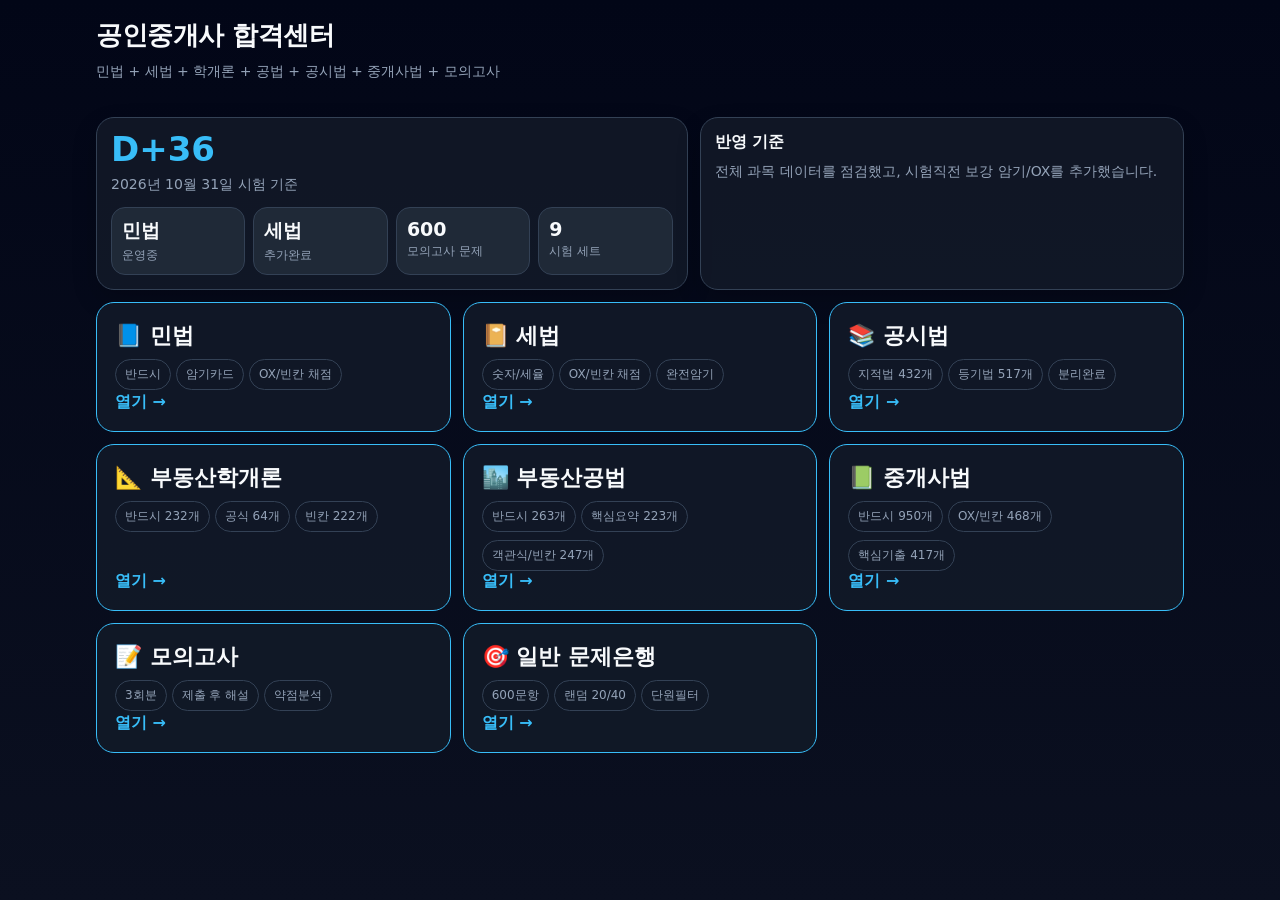
==== index.html @ 460e86e1 "Add study progress dashboard" ====
﻿<!doctype html>
<html lang="ko">
<head>
<meta charset="utf-8"/><meta name="viewport" content="width=device-width, initial-scale=1"/>
<title>공인중개사 합격센터</title><link rel="stylesheet" href="assets/style.css?v=20260709-progress"/>
</head>
<body>
<header>
  <h1>공인중개사 합격센터</h1>
  <div class="sub">민법 + 세법 + 학개론 + 공법 + 공시법 + 중개사법 + 모의고사</div>
</header>
<main>
  <section class="top-grid">
    <div class="panel">
      <div class="dday" id="dday">D-계산중</div>
      <div class="sub">2026년 10월 31일 시험 기준</div>
      <div class="stat-row">
        <div class="stat"><strong>민법</strong><span>운영중</span></div>
        <div class="stat"><strong>세법</strong><span>추가완료</span></div>
        <div class="stat"><strong>600</strong><span>모의고사 문제</span></div>
        <div class="stat"><strong>9</strong><span>시험 세트</span></div>
      </div>
    </div>
    <div class="panel">
      <strong>반영 기준</strong>
      <div class="sub">전체 과목 데이터를 점검했고, 시험직전 보강 암기/OX를 추가했습니다.</div>
    </div>
  </section>

  <section class="subject-grid">
    <a class="subject-card ready" href="subjects/minbeop.html"><div><div class="subject-title">📘 민법</div><span class="pill">반드시</span><span class="pill">암기카드</span><span class="pill">OX/빈칸 채점</span></div><div class="go">열기 →</div></a>
    <a class="subject-card ready" href="subjects/sebeop.html"><div><div class="subject-title">📔 세법</div><span class="pill">숫자/세율</span><span class="pill">OX/빈칸 채점</span><span class="pill">완전암기</span></div><div class="go">열기 →</div></a>
    <a class="subject-card ready" href="subjects/gongsi.html"><div><div class="subject-title">📚 공시법</div><span class="pill">지적법 432개</span><span class="pill">등기법 517개</span><span class="pill">분리완료</span></div><div class="go">열기 →</div></a>
    <a class="subject-card ready" href="subjects/hakgaeron.html"><div><div class="subject-title">📐 부동산학개론</div><span class="pill">반드시 232개</span><span class="pill">공식 64개</span><span class="pill">빈칸 222개</span></div><div class="go">열기 →</div></a>
    <a class="subject-card ready" href="subjects/gongbeop.html"><div><div class="subject-title">🏙️ 부동산공법</div><span class="pill">반드시 263개</span><span class="pill">핵심요약 223개</span><span class="pill">객관식/빈칸 247개</span></div><div class="go">열기 →</div></a>
    <a class="subject-card ready" href="subjects/junggaesa.html"><div><div class="subject-title">📗 중개사법</div><span class="pill">반드시 950개</span><span class="pill">OX/빈칸 468개</span><span class="pill">핵심기출 417개</span></div><div class="go">열기 →</div></a>
    <a class="subject-card ready" href="subjects/mock.html"><div><div class="subject-title">📝 모의고사</div><span class="pill">3회분</span><span class="pill">제출 후 해설</span><span class="pill">약점분석</span></div><div class="go">열기 →</div></a>
    <a class="subject-card ready" href="subjects/practice.html"><div><div class="subject-title">🎯 일반 문제은행</div><span class="pill">600문항</span><span class="pill">랜덤 20/40</span><span class="pill">단원필터</span></div><div class="go">열기 →</div></a>
  </section>
</main>
<nav class="mobile-bottom-nav"><a href="index.html">홈</a><a href="subjects/junggaesa.html">중개사법</a><a href="subjects/practice.html">문제</a></nav>
<script>
const examDate=new Date("2026-10-31T00:00:00+09:00");
const diff=Math.ceil((examDate-new Date())/(1000*60*60*24));
document.getElementById("dday").textContent=diff>=0?`D-${diff}`:`D+${Math.abs(diff)}`;
</script>
</body>
</html>
---- assets/style.css ----
:root{
  --bg:#0b1020;--panel:#111827;--panel2:#1f2937;--text:#f8fafc;--muted:#94a3b8;
  --line:#334155;--accent:#38bdf8;--red:#fb7185;--yellow:#fbbf24;--green:#34d399;
}
*{box-sizing:border-box}
body{margin:0;font-family:system-ui,-apple-system,BlinkMacSystemFont,"Segoe UI",sans-serif;background:linear-gradient(180deg,#020617,var(--bg));color:var(--text);min-height:100vh;-webkit-text-size-adjust:100%;padding-bottom:env(safe-area-inset-bottom)}
a{color:inherit;text-decoration:none}button,a,summary{-webkit-tap-highlight-color:transparent}
header,main{max-width:1120px;margin:0 auto;padding:18px 16px;width:100%}
h1{margin:0;font-size:26px;letter-spacing:-.5px}.sub{margin-top:8px;color:var(--muted);font-size:14px;line-height:1.45}
.panel{background:rgba(17,24,39,.94);border:1px solid var(--line);border-radius:18px;padding:14px;box-shadow:0 10px 24px rgba(0,0,0,.18)}
.top-grid{display:grid;grid-template-columns:1.1fr .9fr;gap:12px;margin-bottom:12px}
.dday{font-size:34px;font-weight:900;color:var(--accent);line-height:1}
.stat-row{display:grid;grid-template-columns:repeat(4,1fr);gap:8px;margin-top:12px}
.stat{background:var(--panel2);border:1px solid var(--line);border-radius:14px;padding:10px}
.stat strong{display:block;font-size:19px}.stat span{color:var(--muted);font-size:12px}
.subject-grid{display:grid;grid-template-columns:repeat(3,1fr);gap:12px}
.subject-card{background:rgba(17,24,39,.96);border:1px solid var(--line);border-radius:18px;padding:18px;min-height:130px;display:flex;flex-direction:column;justify-content:space-between}
.subject-card.ready{border-color:var(--accent)}.subject-title{font-size:22px;font-weight:900}
.pill{display:inline-flex;border:1px solid var(--line);border-radius:999px;padding:6px 9px;color:var(--muted);font-size:12px;margin-right:5px;margin-top:8px}.go{color:var(--accent);font-weight:800}.disabled{opacity:.55}
.home-link{display:inline-block;margin-bottom:10px;color:var(--accent);font-weight:800}
.search{display:flex;gap:8px;margin-bottom:12px}
input[type=search],.quiz-input{width:100%;border:1px solid var(--line);background:#020617;color:var(--text);border-radius:14px;padding:13px 14px;outline:none}
button{border:1px solid var(--line);background:var(--panel2);color:var(--text);border-radius:999px;padding:10px 13px;cursor:pointer;min-height:44px}
button.active{background:var(--accent);color:#00111f;border-color:var(--accent);font-weight:800}
button.small{padding:7px 10px;font-size:13px}.tabs{display:flex;flex-wrap:wrap;gap:8px;margin-bottom:12px}
.layout{display:grid;grid-template-columns:300px 1fr;gap:12px}
.sidebar{position:sticky;top:10px;align-self:start}
.tree{display:grid;gap:8px;margin-top:10px}
.tree-section{border:1px solid var(--line);border-radius:14px;background:#020617;overflow:hidden}
.tree-head{width:100%;border:0;border-radius:0;background:#111827;text-align:left;display:flex;justify-content:space-between;align-items:center}
.tree-child{display:grid;gap:6px;padding:8px}.tree-child button{width:100%;text-align:left;border-radius:12px;background:#020617}
.tree-child button.on,.tree-head.on{border-color:var(--accent);color:var(--accent)}
.folder-strip{display:flex;flex-wrap:wrap;gap:8px;margin-bottom:12px}.folder-chip{border-radius:14px;background:#020617}.folder-chip.on{border-color:var(--accent);color:var(--accent)}
.cards{display:grid;grid-template-columns:repeat(2,minmax(0,1fr));gap:12px}
.card{background:rgba(17,24,39,.97);border:1px solid var(--line);border-radius:18px;padding:14px}
.badge-row{display:flex;gap:6px;flex-wrap:wrap;margin-bottom:10px}
.badge{font-size:12px;background:#1e3a8a;color:#dbeafe;padding:5px 8px;border-radius:999px}
.badge.type{background:#164e63;color:#cffafe}.badge.hot{background:#7f1d1d;color:#fecaca}.badge.unit{background:#14532d;color:#d1fae5}
.title{font-size:18px;font-weight:900;margin-bottom:8px}.question{color:#e2e8f0;margin-bottom:10px;line-height:1.58;white-space:pre-line}
details{background:#020617;border:1px solid var(--line);border-radius:14px;padding:10px 12px;margin-top:8px}
summary{cursor:pointer;color:var(--accent);font-weight:800}.answer,.extra{margin-top:10px;line-height:1.62;white-space:pre-line}.extra{color:#d1fae5}.trap{color:#fecaca}
.card-actions{display:flex;gap:8px;margin-top:12px;flex-wrap:wrap}.fav.on{border-color:var(--yellow);color:var(--yellow)}.wrong.on{border-color:var(--red);color:var(--red)}
.quiz-box{background:#020617;border:1px solid var(--line);border-radius:14px;padding:10px;margin:9px 0}
.quiz-title{font-weight:800;color:var(--accent);font-size:13px;margin-bottom:8px}
.quiz-actions{display:grid;grid-template-columns:1fr 1fr;gap:8px;margin-bottom:8px}.quiz-actions button{border-radius:12px;font-weight:900;font-size:16px}
.quiz-input{min-height:42px;margin-bottom:8px;border-radius:12px}.quiz-check{width:100%;border-radius:12px}
.quiz-result{margin-top:8px;font-weight:900;font-size:14px;min-height:20px}.quiz-result.correct{color:var(--green)}.quiz-result.wrong{color:var(--red)}.quiz-result.warn{color:var(--yellow)}
.memo{width:100%;min-height:70px;border:1px solid var(--line);background:#020617;color:var(--text);border-radius:14px;padding:10px;resize:vertical;margin-top:8px}
.empty{text-align:center;color:var(--muted);padding:30px;border:1px dashed var(--line);border-radius:18px}.footer-note{margin-top:14px;color:var(--muted);font-size:13px;line-height:1.5}
.mobile-bottom-nav{display:none}
@media(max-width:720px){
  header{padding:14px 12px 8px}main{padding:8px 10px 88px}h1{font-size:22px;line-height:1.18}.sub{font-size:13px}
  .panel{border-radius:16px;padding:12px}.top-grid,.layout,.cards,.subject-grid{grid-template-columns:1fr;display:grid}.layout{display:block}.sidebar{position:static;margin-bottom:10px}
  .dday{font-size:30px}.stat-row{grid-template-columns:repeat(2,1fr);gap:7px}.subject-card{min-height:112px;padding:15px}.subject-title{font-size:20px}
  .search{position:sticky;top:0;z-index:10;background:rgba(2,6,23,.96);backdrop-filter:blur(10px);padding:8px 0;margin-bottom:8px;flex-direction:column}
  input[type=search]{min-height:46px;font-size:15px}.tabs,.folder-strip{flex-wrap:nowrap;overflow-x:auto;gap:7px;padding:2px 0 8px;margin-bottom:8px;scrollbar-width:none}.tabs::-webkit-scrollbar,.folder-strip::-webkit-scrollbar{display:none}.tabs button,.folder-chip{flex:0 0 auto;white-space:nowrap}
  .tree{display:flex;overflow-x:auto;gap:8px;scrollbar-width:none}.tree::-webkit-scrollbar{display:none}.tree-section{min-width:230px}.tree-child{max-height:170px;overflow:auto}
  .card{border-radius:17px;padding:13px}.badge{font-size:11px;padding:4px 7px}.title{font-size:17px;line-height:1.3}.question,summary,.answer,.extra{font-size:14px}
  .card-actions button{flex:1 1 120px}
  .mobile-bottom-nav{display:grid;grid-template-columns:repeat(3,1fr);position:fixed;left:0;right:0;bottom:0;padding:8px 10px calc(8px + env(safe-area-inset-bottom));background:rgba(2,6,23,.96);border-top:1px solid var(--line);backdrop-filter:blur(10px);z-index:50;gap:8px}
  .mobile-bottom-nav a,.mobile-bottom-nav button{display:flex;align-items:center;justify-content:center;min-height:42px;border-radius:14px;border:1px solid var(--line);background:var(--panel2);color:var(--text);font-size:13px;font-weight:700}
}


.mastered{border-color:#34d399!important;color:#34d399!important}
.tree-head span:last-child{font-size:12px;color:var(--muted);text-align:right;line-height:1.25}
.tree-child button{line-height:1.35}
.folder-chip{line-height:1.35}


.mastered.on{background:#064e3b!important;border-color:#34d399!important;color:#d1fae5!important}


.select{width:100%;border:1px solid var(--line);background:#020617;color:var(--text);border-radius:14px;padding:12px 13px;min-height:46px}
.filter-grid{display:grid;grid-template-columns:1fr 1fr 120px 1.2fr;gap:8px;margin-top:10px}
.mock-list{grid-template-columns:1fr}
.question-card .title{font-size:16px;line-height:1.55;white-space:pre-line}
.choices{display:grid;gap:8px;margin-top:10px}
.choice{display:grid;grid-template-columns:24px 1fr;gap:8px;align-items:start;background:#020617;border:1px solid var(--line);border-radius:13px;padding:10px;line-height:1.48;color:#e2e8f0}
.choice input{margin-top:4px}
.choice.correct-choice{border-color:var(--green);background:rgba(6,78,59,.35)}
.choice.wrong-choice{border-color:var(--red);background:rgba(127,29,29,.35)}
.badge.pass{background:#064e3b;color:#d1fae5}
.badge.fail{background:#7f1d1d;color:#fecaca}
.analysis-grid{display:grid;grid-template-columns:1fr 1fr;gap:12px;margin-bottom:12px}
.table-wrap{overflow:auto;margin-top:10px}
table{width:100%;border-collapse:collapse;font-size:13px}
th,td{border-bottom:1px solid var(--line);padding:8px;text-align:left;vertical-align:top}
th{color:var(--accent);font-weight:900;background:#020617}
@media(max-width:720px){
  .filter-grid{grid-template-columns:1fr}
  .analysis-grid{grid-template-columns:1fr}
  .mock-list{grid-template-columns:1fr}
  .choice{grid-template-columns:22px 1fr;font-size:14px}
}


.visible-answer{display:block;white-space:pre-line;margin-top:10px;background:#020617;border:1px solid var(--line);border-radius:14px;padding:13px;line-height:1.62}
.visible-note{white-space:pre-line;margin-top:10px;line-height:1.55}
.study-table-section{background:#0f172a;border:1px solid var(--line);border-radius:16px;padding:10px;margin-bottom:12px}
.study-table-section>summary{cursor:pointer;font-weight:900;color:var(--accent);padding:8px 6px}
.study-table{min-width:900px}
.study-table th,.study-table td{vertical-align:top}
.study-cell{white-space:pre-line;line-height:1.55}
.muted{color:var(--muted);font-size:12px}
@media(max-width:720px){
  .study-table-section{padding:8px}
  .study-table{min-width:780px;font-size:12px}
  .visible-answer{font-size:14px}
}


/* 모바일 암기카드 개선 */
.memory-unit{
  background:#0f172a;
  border:1px solid var(--line);
  border-radius:18px;
  margin-bottom:12px;
  overflow:hidden;
}
.memory-unit>summary{
  display:flex;
  justify-content:space-between;
  align-items:center;
  gap:10px;
  cursor:pointer;
  padding:14px 14px;
  font-weight:900;
  color:var(--accent);
  line-height:1.35;
}
.memory-unit>summary b{
  flex:0 0 auto;
  background:#020617;
  border:1px solid var(--line);
  color:#e2e8f0;
  border-radius:999px;
  padding:5px 9px;
  font-size:12px;
}
.memory-list{
  display:grid;
  gap:10px;
  padding:0 10px 12px;
}
.memory-card{
  background:#020617;
  border:1px solid var(--line);
  border-radius:16px;
  padding:12px;
}
.memory-card.done{
  border-color:#34d399;
  background:rgba(6,78,59,.18);
}
.memory-top{
  display:grid;
  grid-template-columns:34px 1fr;
  gap:9px;
  align-items:start;
  margin-bottom:10px;
}
.memory-no{
  display:flex;
  align-items:center;
  justify-content:center;
  width:30px;
  height:30px;
  border-radius:999px;
  background:#111827;
  color:#facc15;
  font-weight:900;
  border:1px solid var(--line);
}
.memory-title{
  font-weight:900;
  line-height:1.35;
  color:#f8fafc;
}
.memory-meta{
  margin-top:3px;
  color:var(--muted);
  font-size:12px;
}
.memory-section{
  margin-top:9px;
  background:#0f172a;
  border:1px solid var(--line);
  border-radius:13px;
  padding:10px;
}
.memory-section.point{
  background:#111827;
}
.memory-label{
  font-size:12px;
  color:var(--accent);
  font-weight:900;
  margin-bottom:5px;
}
.memory-content{
  white-space:pre-line;
  line-height:1.58;
  color:#e2e8f0;
  font-size:14px;
}
.memory-trap{
  margin-top:9px;
  border:1px solid #7f1d1d;
  background:#3f1219;
  border-radius:13px;
  padding:0;
  overflow:hidden;
}
.memory-trap>summary{
  cursor:pointer;
  padding:10px;
  color:#fecaca;
  font-weight:900;
  font-size:13px;
}
.memory-trap .memory-content{
  padding:0 10px 10px;
  color:#fecaca;
}
.memory-actions{
  margin-top:10px;
  display:grid;
}
.memory-actions button{
  width:100%;
  border-radius:13px;
}
@media(max-width:720px){
  .memory-unit>summary{
    padding:13px 12px;
    font-size:14px;
  }
  .memory-list{
    padding:0 8px 10px;
  }
  .memory-card{
    padding:11px;
  }
  .memory-content{
    font-size:13.5px;
    line-height:1.55;
  }
}

.progress-tools{
  display:grid;
  gap:12px;
  margin-bottom:12px;
}
.progress-head{
  display:flex;
  align-items:center;
  justify-content:space-between;
  gap:10px;
  flex-wrap:wrap;
}
.toggle-line{
  display:flex;
  align-items:center;
  gap:7px;
  color:#e2e8f0;
  font-weight:800;
  cursor:pointer;
}
.wrong-box{
  min-height:130px;
}
.wrong-list{
  display:grid;
  gap:8px;
  margin-top:10px;
}
.wrong-item{
  display:grid;
  gap:4px;
  width:100%;
  border-radius:13px;
  text-align:left;
  white-space:normal;
  line-height:1.45;
}
.wrong-item b{
  color:var(--accent);
}
.wrong-item span{
  color:#e2e8f0;
}
.study-state-tools{
  display:flex;
  gap:6px;
  flex-wrap:wrap;
  margin:0 0 10px;
}
.study-state-tools button{
  min-height:34px;
  border-radius:12px;
  padding:7px 9px;
  font-size:12px;
  font-weight:800;
}
.study-state-tools button.on{
  border-color:var(--accent);
  color:var(--accent);
  background:#082f49;
}
.question-card.is-review{
  border-color:var(--yellow);
}
.question-card.is-mastered{
  border-color:var(--green);
  opacity:.72;
}
.hide-mastered .question-card.is-mastered{
  display:none;
}


.memory-section.trap-card{
  background:#3f1219;
  border-color:#7f1d1d;
}
.memory-section.trap-card .memory-label,
.memory-section.trap-card .memory-content{
  color:#fecaca;
}


.choice-btn{
  width:100%;
  text-align:left;
  border:1px solid var(--line);
  background:#020617;
  color:#e2e8f0;
  border-radius:13px;
  padding:10px;
  line-height:1.45;
  cursor:pointer;
}
.choice-btn:hover{border-color:var(--accent)}


.formula-table{
  display:grid;
  gap:12px;
}
.formula-card .memory-label{
  color:#67e8f9;
}


/* 문제은행 긴 지문·선택지·해설 전체 표시 보강 */
.question-card,.question-card *{max-width:100%;}
.question-card .title,.choices,.choice span,.explain,.answer,.extra{
  white-space:pre-line;
  overflow:visible;
  text-overflow:clip;
  overflow-wrap:anywhere;
  word-break:break-word;
}
.mock-list{align-items:start;}
.mobile-bottom-nav button{font-size:13px;}

/* Prevent long questions, choices, answers, unit buttons, and table text from being clipped. */
main,section,article,aside,div,button,label,summary,span,p,td,th,input,textarea,select{
  min-width:0;
}
.card,.question-card,.memory-card,.panel,.quiz-box,.choice,.choice-btn,
.tree-section,.tree-head,.tree-child button,.folder-chip,.tabs button,
.mobile-bottom-nav a,.mobile-bottom-nav button{
  height:auto;
  max-height:none;
  overflow:visible;
  text-overflow:clip;
}
.title,.question,.answer,.extra,.visible-answer,.visible-note,.study-cell,
.memory-title,.memory-meta,.memory-label,.memory-content,
.choice,.choice span,.choice-btn,.quiz-title,.quiz-result,
.tree-head,.tree-head span,.tree-child button,.folder-chip,.tabs button,
.stat,.stat strong,.stat span,.badge,.sub,td,th{
  white-space:normal;
  overflow-wrap:anywhere;
  word-break:break-word;
  line-break:anywhere;
}
.question,.answer,.extra,.visible-answer,.visible-note,.study-cell,
.memory-content,.question-card .title{
  white-space:pre-wrap;
}
.choice{
  grid-template-columns:minmax(22px,auto) minmax(0,1fr);
}
.choice input{
  flex:0 0 auto;
}
.choice span{
  display:block;
}
.tree-section,.memory-unit,.memory-trap{
  overflow:visible;
}
.tree-head{
  gap:8px;
  align-items:flex-start;
}
.tree-head span:first-child{
  flex:1 1 auto;
}
.tree-head span:last-child{
  flex:0 0 auto;
}
.study-table{
  min-width:0;
  table-layout:fixed;
}
@media(max-width:720px){
  .tabs,.folder-strip{
    flex-wrap:wrap;
    overflow-x:visible;
  }
  .tabs button,.folder-chip{
    flex:1 1 auto;
    white-space:normal;
  }
  .tree{
    display:grid;
    overflow-x:visible;
  }
  .tree-section{
    min-width:0;
  }
  .tree-child{
    max-height:none;
    overflow:visible;
  }
  .choice{
    grid-template-columns:minmax(22px,auto) minmax(0,1fr);
  }
  .study-table{
    min-width:0;
  }
}
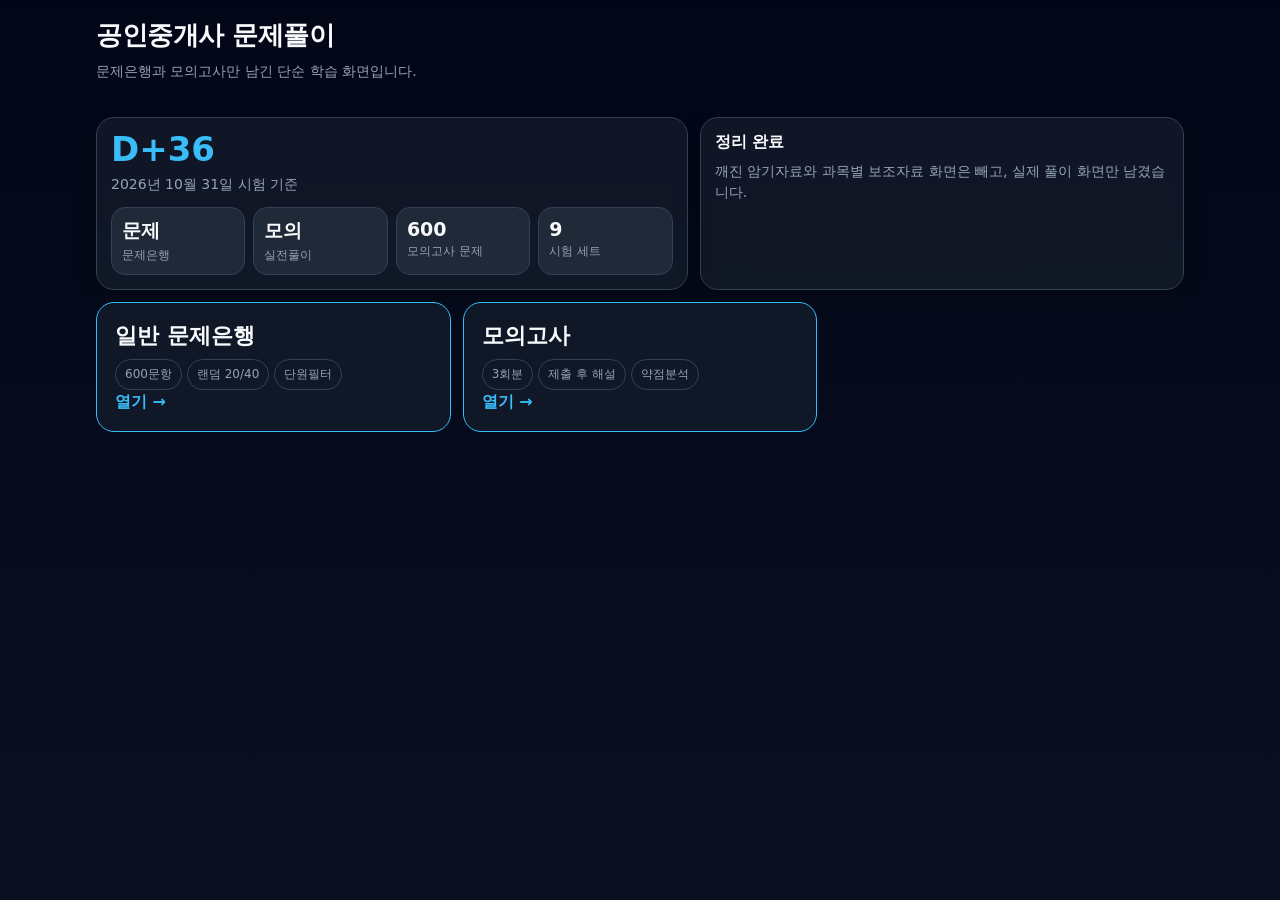
==== commit 4a4a7963: "Keep only question and mock exam pages" ====
--- a/index.html
+++ b/index.html
@@ -2,12 +2,12 @@
 <html lang="ko">
 <head>
 <meta charset="utf-8"/><meta name="viewport" content="width=device-width, initial-scale=1"/>
-<title>공인중개사 합격센터</title><link rel="stylesheet" href="assets/style.css?v=20260709-progress"/>
+<title>공인중개사 문제풀이</title><link rel="stylesheet" href="assets/style.css?v=20260711-problems-only"/>
 </head>
 <body>
 <header>
-  <h1>공인중개사 합격센터</h1>
-  <div class="sub">민법 + 세법 + 학개론 + 공법 + 공시법 + 중개사법 + 모의고사</div>
+  <h1>공인중개사 문제풀이</h1>
+  <div class="sub">문제은행과 모의고사만 남긴 단순 학습 화면입니다.</div>
 </header>
 <main>
   <section class="top-grid">
@@ -15,34 +15,28 @@
       <div class="dday" id="dday">D-계산중</div>
       <div class="sub">2026년 10월 31일 시험 기준</div>
       <div class="stat-row">
-        <div class="stat"><strong>민법</strong><span>운영중</span></div>
-        <div class="stat"><strong>세법</strong><span>추가완료</span></div>
+        <div class="stat"><strong>문제</strong><span>문제은행</span></div>
+        <div class="stat"><strong>모의</strong><span>실전풀이</span></div>
         <div class="stat"><strong>600</strong><span>모의고사 문제</span></div>
         <div class="stat"><strong>9</strong><span>시험 세트</span></div>
       </div>
     </div>
     <div class="panel">
-      <strong>반영 기준</strong>
-      <div class="sub">전체 과목 데이터를 점검했고, 시험직전 보강 암기/OX를 추가했습니다.</div>
+      <strong>정리 완료</strong>
+      <div class="sub">깨진 암기자료와 과목별 보조자료 화면은 빼고, 실제 풀이 화면만 남겼습니다.</div>
     </div>
   </section>
 
   <section class="subject-grid">
-    <a class="subject-card ready" href="subjects/minbeop.html"><div><div class="subject-title">📘 민법</div><span class="pill">반드시</span><span class="pill">암기카드</span><span class="pill">OX/빈칸 채점</span></div><div class="go">열기 →</div></a>
-    <a class="subject-card ready" href="subjects/sebeop.html"><div><div class="subject-title">📔 세법</div><span class="pill">숫자/세율</span><span class="pill">OX/빈칸 채점</span><span class="pill">완전암기</span></div><div class="go">열기 →</div></a>
-    <a class="subject-card ready" href="subjects/gongsi.html"><div><div class="subject-title">📚 공시법</div><span class="pill">지적법 432개</span><span class="pill">등기법 517개</span><span class="pill">분리완료</span></div><div class="go">열기 →</div></a>
-    <a class="subject-card ready" href="subjects/hakgaeron.html"><div><div class="subject-title">📐 부동산학개론</div><span class="pill">반드시 232개</span><span class="pill">공식 64개</span><span class="pill">빈칸 222개</span></div><div class="go">열기 →</div></a>
-    <a class="subject-card ready" href="subjects/gongbeop.html"><div><div class="subject-title">🏙️ 부동산공법</div><span class="pill">반드시 263개</span><span class="pill">핵심요약 223개</span><span class="pill">객관식/빈칸 247개</span></div><div class="go">열기 →</div></a>
-    <a class="subject-card ready" href="subjects/junggaesa.html"><div><div class="subject-title">📗 중개사법</div><span class="pill">반드시 950개</span><span class="pill">OX/빈칸 468개</span><span class="pill">핵심기출 417개</span></div><div class="go">열기 →</div></a>
-    <a class="subject-card ready" href="subjects/mock.html"><div><div class="subject-title">📝 모의고사</div><span class="pill">3회분</span><span class="pill">제출 후 해설</span><span class="pill">약점분석</span></div><div class="go">열기 →</div></a>
-    <a class="subject-card ready" href="subjects/practice.html"><div><div class="subject-title">🎯 일반 문제은행</div><span class="pill">600문항</span><span class="pill">랜덤 20/40</span><span class="pill">단원필터</span></div><div class="go">열기 →</div></a>
+    <a class="subject-card ready" href="subjects/practice.html"><div><div class="subject-title">일반 문제은행</div><span class="pill">600문항</span><span class="pill">랜덤 20/40</span><span class="pill">단원필터</span></div><div class="go">열기 →</div></a>
+    <a class="subject-card ready" href="subjects/mock.html"><div><div class="subject-title">모의고사</div><span class="pill">3회분</span><span class="pill">제출 후 해설</span><span class="pill">약점분석</span></div><div class="go">열기 →</div></a>
   </section>
 </main>
-<nav class="mobile-bottom-nav"><a href="index.html">홈</a><a href="subjects/junggaesa.html">중개사법</a><a href="subjects/practice.html">문제</a></nav>
+<nav class="mobile-bottom-nav"><a href="index.html">홈</a><a href="subjects/practice.html">문제</a><a href="subjects/mock.html">모의고사</a></nav>
 <script>
 const examDate=new Date("2026-10-31T00:00:00+09:00");
 const diff=Math.ceil((examDate-new Date())/(1000*60*60*24));
 document.getElementById("dday").textContent=diff>=0?`D-${diff}`:`D+${Math.abs(diff)}`;
 </script>
 </body>
-</html>+</html>
--- a/assets/style.css
+++ b/assets/style.css
@@ -96,265 +96,6 @@
 }
 
 
-.visible-answer{display:block;white-space:pre-line;margin-top:10px;background:#020617;border:1px solid var(--line);border-radius:14px;padding:13px;line-height:1.62}
-.visible-note{white-space:pre-line;margin-top:10px;line-height:1.55}
-.study-table-section{background:#0f172a;border:1px solid var(--line);border-radius:16px;padding:10px;margin-bottom:12px}
-.study-table-section>summary{cursor:pointer;font-weight:900;color:var(--accent);padding:8px 6px}
-.study-table{min-width:900px}
-.study-table th,.study-table td{vertical-align:top}
-.study-cell{white-space:pre-line;line-height:1.55}
-.muted{color:var(--muted);font-size:12px}
-@media(max-width:720px){
-  .study-table-section{padding:8px}
-  .study-table{min-width:780px;font-size:12px}
-  .visible-answer{font-size:14px}
-}
-
-
-/* 모바일 암기카드 개선 */
-.memory-unit{
-  background:#0f172a;
-  border:1px solid var(--line);
-  border-radius:18px;
-  margin-bottom:12px;
-  overflow:hidden;
-}
-.memory-unit>summary{
-  display:flex;
-  justify-content:space-between;
-  align-items:center;
-  gap:10px;
-  cursor:pointer;
-  padding:14px 14px;
-  font-weight:900;
-  color:var(--accent);
-  line-height:1.35;
-}
-.memory-unit>summary b{
-  flex:0 0 auto;
-  background:#020617;
-  border:1px solid var(--line);
-  color:#e2e8f0;
-  border-radius:999px;
-  padding:5px 9px;
-  font-size:12px;
-}
-.memory-list{
-  display:grid;
-  gap:10px;
-  padding:0 10px 12px;
-}
-.memory-card{
-  background:#020617;
-  border:1px solid var(--line);
-  border-radius:16px;
-  padding:12px;
-}
-.memory-card.done{
-  border-color:#34d399;
-  background:rgba(6,78,59,.18);
-}
-.memory-top{
-  display:grid;
-  grid-template-columns:34px 1fr;
-  gap:9px;
-  align-items:start;
-  margin-bottom:10px;
-}
-.memory-no{
-  display:flex;
-  align-items:center;
-  justify-content:center;
-  width:30px;
-  height:30px;
-  border-radius:999px;
-  background:#111827;
-  color:#facc15;
-  font-weight:900;
-  border:1px solid var(--line);
-}
-.memory-title{
-  font-weight:900;
-  line-height:1.35;
-  color:#f8fafc;
-}
-.memory-meta{
-  margin-top:3px;
-  color:var(--muted);
-  font-size:12px;
-}
-.memory-section{
-  margin-top:9px;
-  background:#0f172a;
-  border:1px solid var(--line);
-  border-radius:13px;
-  padding:10px;
-}
-.memory-section.point{
-  background:#111827;
-}
-.memory-label{
-  font-size:12px;
-  color:var(--accent);
-  font-weight:900;
-  margin-bottom:5px;
-}
-.memory-content{
-  white-space:pre-line;
-  line-height:1.58;
-  color:#e2e8f0;
-  font-size:14px;
-}
-.memory-trap{
-  margin-top:9px;
-  border:1px solid #7f1d1d;
-  background:#3f1219;
-  border-radius:13px;
-  padding:0;
-  overflow:hidden;
-}
-.memory-trap>summary{
-  cursor:pointer;
-  padding:10px;
-  color:#fecaca;
-  font-weight:900;
-  font-size:13px;
-}
-.memory-trap .memory-content{
-  padding:0 10px 10px;
-  color:#fecaca;
-}
-.memory-actions{
-  margin-top:10px;
-  display:grid;
-}
-.memory-actions button{
-  width:100%;
-  border-radius:13px;
-}
-@media(max-width:720px){
-  .memory-unit>summary{
-    padding:13px 12px;
-    font-size:14px;
-  }
-  .memory-list{
-    padding:0 8px 10px;
-  }
-  .memory-card{
-    padding:11px;
-  }
-  .memory-content{
-    font-size:13.5px;
-    line-height:1.55;
-  }
-}
-
-.progress-tools{
-  display:grid;
-  gap:12px;
-  margin-bottom:12px;
-}
-.progress-head{
-  display:flex;
-  align-items:center;
-  justify-content:space-between;
-  gap:10px;
-  flex-wrap:wrap;
-}
-.toggle-line{
-  display:flex;
-  align-items:center;
-  gap:7px;
-  color:#e2e8f0;
-  font-weight:800;
-  cursor:pointer;
-}
-.wrong-box{
-  min-height:130px;
-}
-.wrong-list{
-  display:grid;
-  gap:8px;
-  margin-top:10px;
-}
-.wrong-item{
-  display:grid;
-  gap:4px;
-  width:100%;
-  border-radius:13px;
-  text-align:left;
-  white-space:normal;
-  line-height:1.45;
-}
-.wrong-item b{
-  color:var(--accent);
-}
-.wrong-item span{
-  color:#e2e8f0;
-}
-.study-state-tools{
-  display:flex;
-  gap:6px;
-  flex-wrap:wrap;
-  margin:0 0 10px;
-}
-.study-state-tools button{
-  min-height:34px;
-  border-radius:12px;
-  padding:7px 9px;
-  font-size:12px;
-  font-weight:800;
-}
-.study-state-tools button.on{
-  border-color:var(--accent);
-  color:var(--accent);
-  background:#082f49;
-}
-.question-card.is-review{
-  border-color:var(--yellow);
-}
-.question-card.is-mastered{
-  border-color:var(--green);
-  opacity:.72;
-}
-.hide-mastered .question-card.is-mastered{
-  display:none;
-}
-
-
-.memory-section.trap-card{
-  background:#3f1219;
-  border-color:#7f1d1d;
-}
-.memory-section.trap-card .memory-label,
-.memory-section.trap-card .memory-content{
-  color:#fecaca;
-}
-
-
-.choice-btn{
-  width:100%;
-  text-align:left;
-  border:1px solid var(--line);
-  background:#020617;
-  color:#e2e8f0;
-  border-radius:13px;
-  padding:10px;
-  line-height:1.45;
-  cursor:pointer;
-}
-.choice-btn:hover{border-color:var(--accent)}
-
-
-.formula-table{
-  display:grid;
-  gap:12px;
-}
-.formula-card .memory-label{
-  color:#67e8f9;
-}
-
-
 /* 문제은행 긴 지문·선택지·해설 전체 표시 보강 */
 .question-card,.question-card *{max-width:100%;}
 .question-card .title,.choices,.choice span,.explain,.answer,.extra{
@@ -371,7 +112,7 @@
 main,section,article,aside,div,button,label,summary,span,p,td,th,input,textarea,select{
   min-width:0;
 }
-.card,.question-card,.memory-card,.panel,.quiz-box,.choice,.choice-btn,
+.card,.question-card,.panel,.quiz-box,.choice,
 .tree-section,.tree-head,.tree-child button,.folder-chip,.tabs button,
 .mobile-bottom-nav a,.mobile-bottom-nav button{
   height:auto;
@@ -379,9 +120,8 @@
   overflow:visible;
   text-overflow:clip;
 }
-.title,.question,.answer,.extra,.visible-answer,.visible-note,.study-cell,
-.memory-title,.memory-meta,.memory-label,.memory-content,
-.choice,.choice span,.choice-btn,.quiz-title,.quiz-result,
+.title,.question,.answer,.extra,
+.choice,.choice span,.quiz-title,.quiz-result,
 .tree-head,.tree-head span,.tree-child button,.folder-chip,.tabs button,
 .stat,.stat strong,.stat span,.badge,.sub,td,th{
   white-space:normal;
@@ -389,8 +129,7 @@
   word-break:break-word;
   line-break:anywhere;
 }
-.question,.answer,.extra,.visible-answer,.visible-note,.study-cell,
-.memory-content,.question-card .title{
+.question,.answer,.extra,.question-card .title{
   white-space:pre-wrap;
 }
 .choice{
@@ -402,7 +141,7 @@
 .choice span{
   display:block;
 }
-.tree-section,.memory-unit,.memory-trap{
+.tree-section{
   overflow:visible;
 }
 .tree-head{
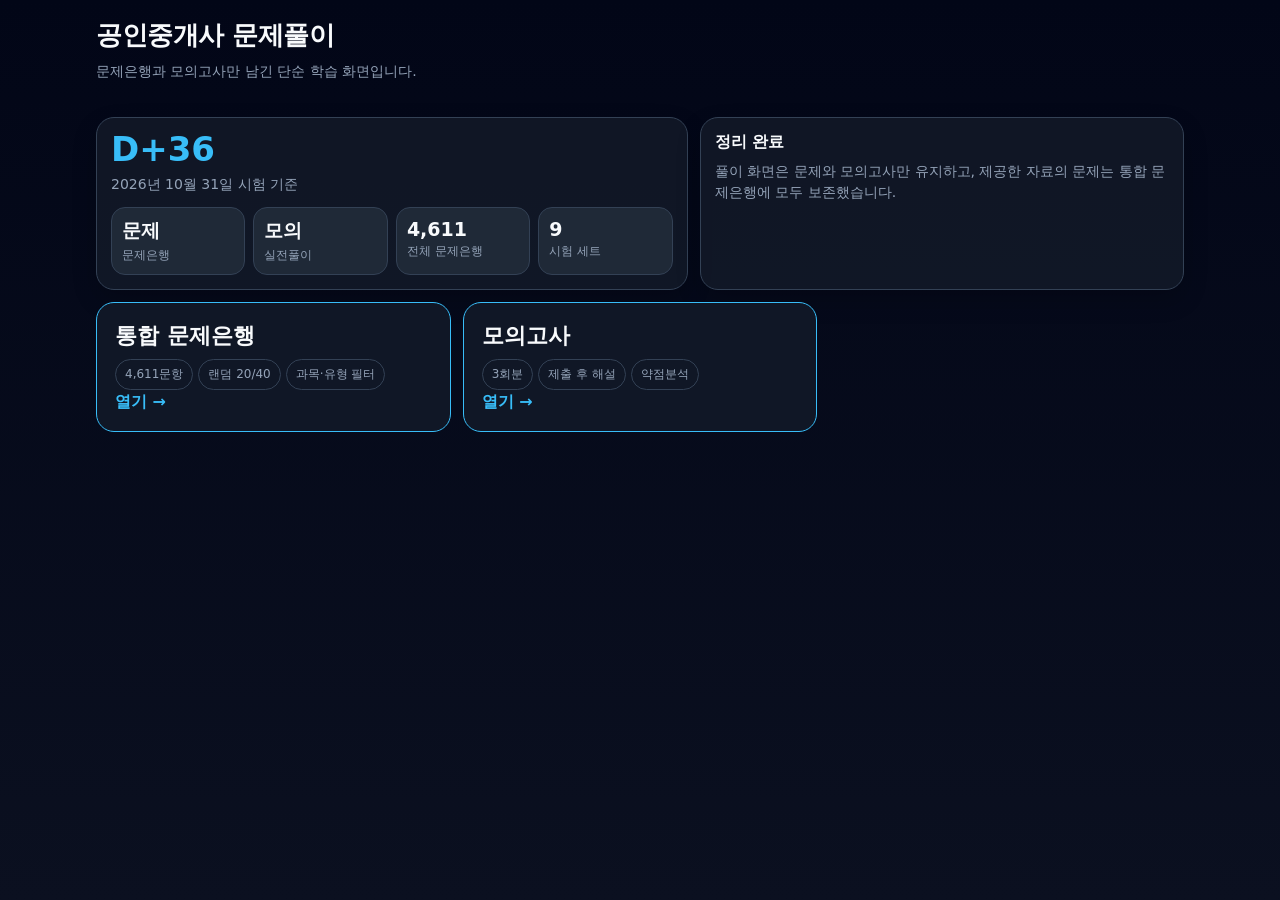
==== commit e02da512: "Restore all supplied questions to practice bank" ====
--- a/index.html
+++ b/index.html
@@ -2,7 +2,7 @@
 <html lang="ko">
 <head>
 <meta charset="utf-8"/><meta name="viewport" content="width=device-width, initial-scale=1"/>
-<title>공인중개사 문제풀이</title><link rel="stylesheet" href="assets/style.css?v=20260711-problems-only"/>
+<title>공인중개사 문제풀이</title><link rel="stylesheet" href="assets/style.css?v=20260711-all-questions"/>
 </head>
 <body>
 <header>
@@ -17,18 +17,18 @@
       <div class="stat-row">
         <div class="stat"><strong>문제</strong><span>문제은행</span></div>
         <div class="stat"><strong>모의</strong><span>실전풀이</span></div>
-        <div class="stat"><strong>600</strong><span>모의고사 문제</span></div>
+        <div class="stat"><strong>4,611</strong><span>전체 문제은행</span></div>
         <div class="stat"><strong>9</strong><span>시험 세트</span></div>
       </div>
     </div>
     <div class="panel">
       <strong>정리 완료</strong>
-      <div class="sub">깨진 암기자료와 과목별 보조자료 화면은 빼고, 실제 풀이 화면만 남겼습니다.</div>
+      <div class="sub">풀이 화면은 문제와 모의고사만 유지하고, 제공한 자료의 문제는 통합 문제은행에 모두 보존했습니다.</div>
     </div>
   </section>
 
   <section class="subject-grid">
-    <a class="subject-card ready" href="subjects/practice.html"><div><div class="subject-title">일반 문제은행</div><span class="pill">600문항</span><span class="pill">랜덤 20/40</span><span class="pill">단원필터</span></div><div class="go">열기 →</div></a>
+    <a class="subject-card ready" href="subjects/practice.html"><div><div class="subject-title">통합 문제은행</div><span class="pill">4,611문항</span><span class="pill">랜덤 20/40</span><span class="pill">과목·유형 필터</span></div><div class="go">열기 →</div></a>
     <a class="subject-card ready" href="subjects/mock.html"><div><div class="subject-title">모의고사</div><span class="pill">3회분</span><span class="pill">제출 후 해설</span><span class="pill">약점분석</span></div><div class="go">열기 →</div></a>
   </section>
 </main>
--- a/assets/style.css
+++ b/assets/style.css
@@ -73,7 +73,7 @@
 
 
 .select{width:100%;border:1px solid var(--line);background:#020617;color:var(--text);border-radius:14px;padding:12px 13px;min-height:46px}
-.filter-grid{display:grid;grid-template-columns:1fr 1fr 120px 1.2fr;gap:8px;margin-top:10px}
+.filter-grid{display:grid;grid-template-columns:1fr 1fr 150px 120px 1.2fr;gap:8px;margin-top:10px}
 .mock-list{grid-template-columns:1fr}
 .question-card .title{font-size:16px;line-height:1.55;white-space:pre-line}
 .choices{display:grid;gap:8px;margin-top:10px}
@@ -84,6 +84,12 @@
 .badge.pass{background:#064e3b;color:#d1fae5}
 .badge.fail{background:#7f1d1d;color:#fecaca}
 .analysis-grid{display:grid;grid-template-columns:1fr 1fr;gap:12px;margin-bottom:12px}
+.page-controls{display:flex;justify-content:center;align-items:center;gap:12px;margin:18px 0 8px}
+.page-controls strong{min-width:90px;text-align:center}
+.page-controls button:disabled{opacity:.4;cursor:default}
+.text-answer{margin-top:10px}
+.text-answer label{display:block;color:var(--accent);font-size:13px;font-weight:800;margin-bottom:6px}
+.reveal-note{color:var(--muted);font-size:13px;line-height:1.5;margin-top:8px}
 .table-wrap{overflow:auto;margin-top:10px}
 table{width:100%;border-collapse:collapse;font-size:13px}
 th,td{border-bottom:1px solid var(--line);padding:8px;text-align:left;vertical-align:top}
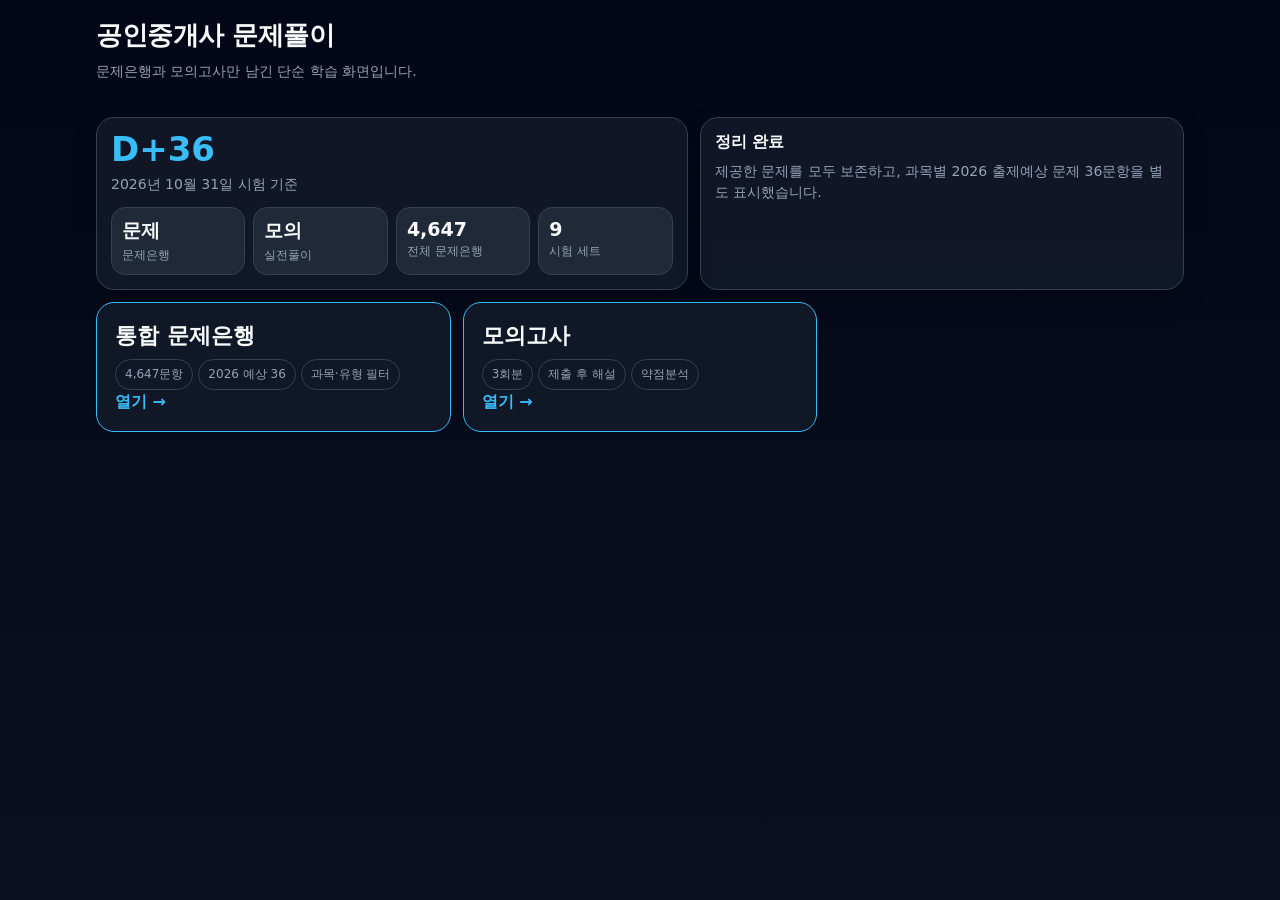
==== commit 341bd120: "Add labeled 2026 predicted exam questions" ====
--- a/index.html
+++ b/index.html
@@ -2,7 +2,7 @@
 <html lang="ko">
 <head>
 <meta charset="utf-8"/><meta name="viewport" content="width=device-width, initial-scale=1"/>
-<title>공인중개사 문제풀이</title><link rel="stylesheet" href="assets/style.css?v=20260711-all-questions"/>
+<title>공인중개사 문제풀이</title><link rel="stylesheet" href="assets/style.css?v=20260712-predicted"/>
 </head>
 <body>
 <header>
@@ -17,18 +17,18 @@
       <div class="stat-row">
         <div class="stat"><strong>문제</strong><span>문제은행</span></div>
         <div class="stat"><strong>모의</strong><span>실전풀이</span></div>
-        <div class="stat"><strong>4,611</strong><span>전체 문제은행</span></div>
+        <div class="stat"><strong>4,647</strong><span>전체 문제은행</span></div>
         <div class="stat"><strong>9</strong><span>시험 세트</span></div>
       </div>
     </div>
     <div class="panel">
       <strong>정리 완료</strong>
-      <div class="sub">풀이 화면은 문제와 모의고사만 유지하고, 제공한 자료의 문제는 통합 문제은행에 모두 보존했습니다.</div>
+      <div class="sub">제공한 문제를 모두 보존하고, 과목별 2026 출제예상 문제 36문항을 별도 표시했습니다.</div>
     </div>
   </section>
 
   <section class="subject-grid">
-    <a class="subject-card ready" href="subjects/practice.html"><div><div class="subject-title">통합 문제은행</div><span class="pill">4,611문항</span><span class="pill">랜덤 20/40</span><span class="pill">과목·유형 필터</span></div><div class="go">열기 →</div></a>
+    <a class="subject-card ready" href="subjects/practice.html"><div><div class="subject-title">통합 문제은행</div><span class="pill">4,647문항</span><span class="pill">2026 예상 36</span><span class="pill">과목·유형 필터</span></div><div class="go">열기 →</div></a>
     <a class="subject-card ready" href="subjects/mock.html"><div><div class="subject-title">모의고사</div><span class="pill">3회분</span><span class="pill">제출 후 해설</span><span class="pill">약점분석</span></div><div class="go">열기 →</div></a>
   </section>
 </main>
--- a/assets/style.css
+++ b/assets/style.css
@@ -83,6 +83,9 @@
 .choice.wrong-choice{border-color:var(--red);background:rgba(127,29,29,.35)}
 .badge.pass{background:#064e3b;color:#d1fae5}
 .badge.fail{background:#7f1d1d;color:#fecaca}
+.badge.predicted{background:#854d0e;color:#fef3c7;border:1px solid #fbbf24;font-weight:900}
+.predicted-action{background:#854d0e;border-color:#fbbf24;color:#fef3c7;font-weight:900}
+.prediction-reason{margin:8px 0 10px;padding:9px 10px;border-left:3px solid var(--yellow);background:rgba(133,77,14,.22);color:#fef3c7;font-size:13px;line-height:1.55;white-space:pre-wrap}
 .analysis-grid{display:grid;grid-template-columns:1fr 1fr;gap:12px;margin-bottom:12px}
 .page-controls{display:flex;justify-content:center;align-items:center;gap:12px;margin:18px 0 8px}
 .page-controls strong{min-width:90px;text-align:center}
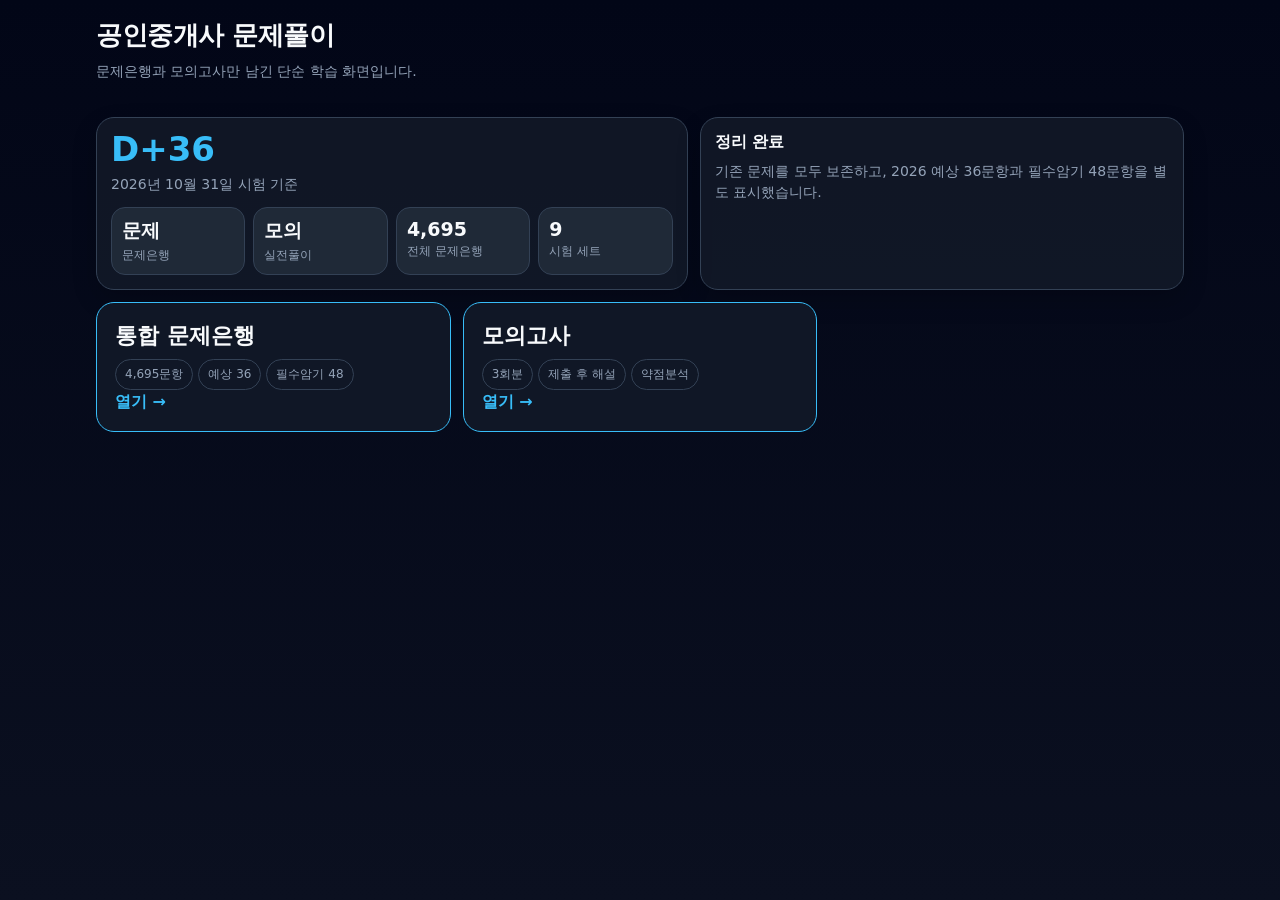
==== commit 87ae8a59: "Add labeled essential memorization questions" ====
--- a/index.html
+++ b/index.html
@@ -2,7 +2,7 @@
 <html lang="ko">
 <head>
 <meta charset="utf-8"/><meta name="viewport" content="width=device-width, initial-scale=1"/>
-<title>공인중개사 문제풀이</title><link rel="stylesheet" href="assets/style.css?v=20260712-predicted"/>
+<title>공인중개사 문제풀이</title><link rel="stylesheet" href="assets/style.css?v=20260712-memory"/>
 </head>
 <body>
 <header>
@@ -17,18 +17,18 @@
       <div class="stat-row">
         <div class="stat"><strong>문제</strong><span>문제은행</span></div>
         <div class="stat"><strong>모의</strong><span>실전풀이</span></div>
-        <div class="stat"><strong>4,647</strong><span>전체 문제은행</span></div>
+        <div class="stat"><strong>4,695</strong><span>전체 문제은행</span></div>
         <div class="stat"><strong>9</strong><span>시험 세트</span></div>
       </div>
     </div>
     <div class="panel">
       <strong>정리 완료</strong>
-      <div class="sub">제공한 문제를 모두 보존하고, 과목별 2026 출제예상 문제 36문항을 별도 표시했습니다.</div>
+      <div class="sub">기존 문제를 모두 보존하고, 2026 예상 36문항과 필수암기 48문항을 별도 표시했습니다.</div>
     </div>
   </section>
 
   <section class="subject-grid">
-    <a class="subject-card ready" href="subjects/practice.html"><div><div class="subject-title">통합 문제은행</div><span class="pill">4,647문항</span><span class="pill">2026 예상 36</span><span class="pill">과목·유형 필터</span></div><div class="go">열기 →</div></a>
+    <a class="subject-card ready" href="subjects/practice.html"><div><div class="subject-title">통합 문제은행</div><span class="pill">4,695문항</span><span class="pill">예상 36</span><span class="pill">필수암기 48</span></div><div class="go">열기 →</div></a>
     <a class="subject-card ready" href="subjects/mock.html"><div><div class="subject-title">모의고사</div><span class="pill">3회분</span><span class="pill">제출 후 해설</span><span class="pill">약점분석</span></div><div class="go">열기 →</div></a>
   </section>
 </main>
--- a/assets/style.css
+++ b/assets/style.css
@@ -86,6 +86,9 @@
 .badge.predicted{background:#854d0e;color:#fef3c7;border:1px solid #fbbf24;font-weight:900}
 .predicted-action{background:#854d0e;border-color:#fbbf24;color:#fef3c7;font-weight:900}
 .prediction-reason{margin:8px 0 10px;padding:9px 10px;border-left:3px solid var(--yellow);background:rgba(133,77,14,.22);color:#fef3c7;font-size:13px;line-height:1.55;white-space:pre-wrap}
+.badge.memory{background:#881337;color:#ffe4e6;border:1px solid #fb7185;font-weight:900}
+.memory-action{background:#881337;border-color:#fb7185;color:#ffe4e6;font-weight:900}
+.memory-tip{margin:8px 0 10px;padding:9px 10px;border-left:3px solid var(--red);background:rgba(136,19,55,.22);color:#ffe4e6;font-size:13px;line-height:1.55;white-space:pre-wrap}
 .analysis-grid{display:grid;grid-template-columns:1fr 1fr;gap:12px;margin-bottom:12px}
 .page-controls{display:flex;justify-content:center;align-items:center;gap:12px;margin:18px 0 8px}
 .page-controls strong{min-width:90px;text-align:center}
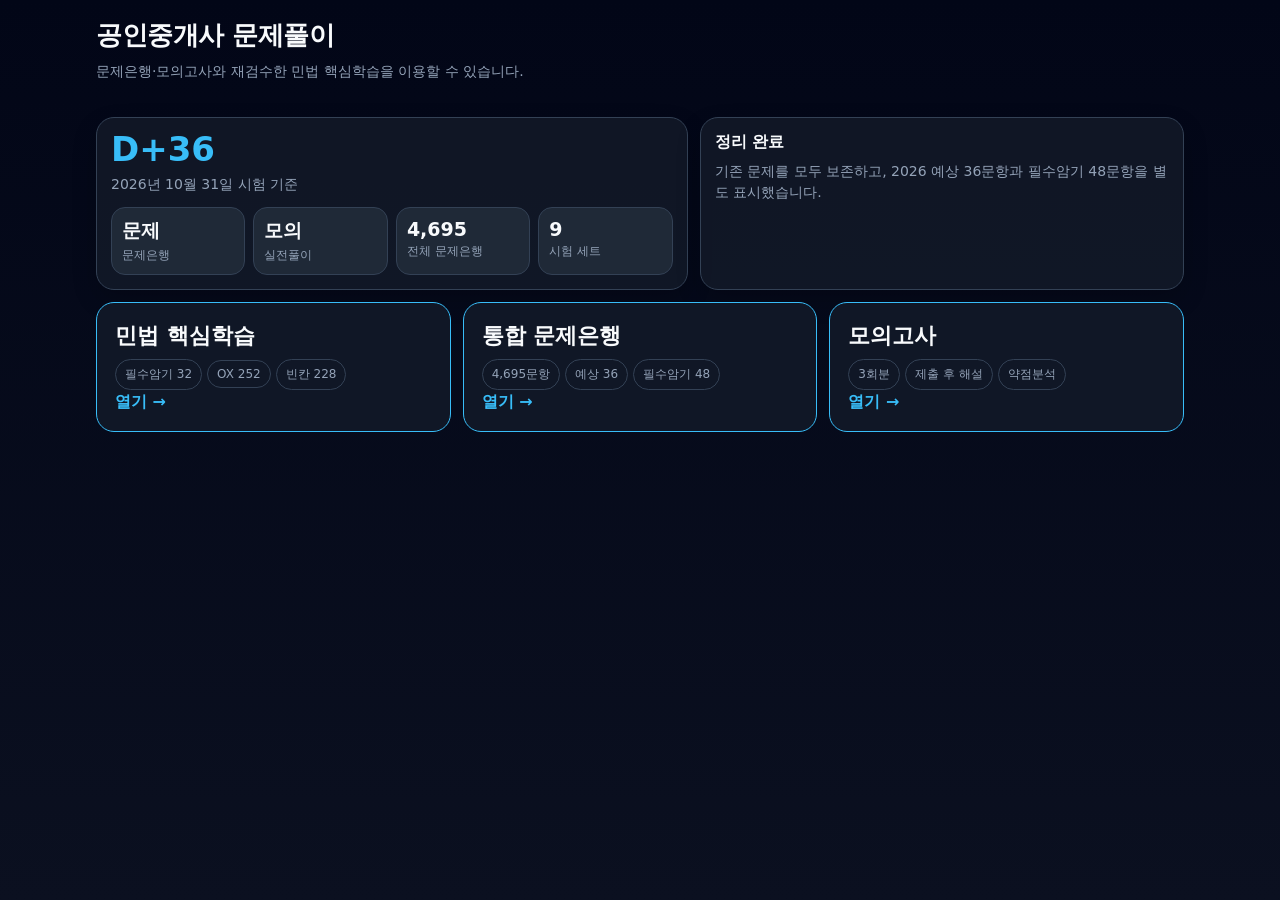
==== commit cd2999de: "Restore and audit civil law study section" ====
--- a/index.html
+++ b/index.html
@@ -2,12 +2,12 @@
 <html lang="ko">
 <head>
 <meta charset="utf-8"/><meta name="viewport" content="width=device-width, initial-scale=1"/>
-<title>공인중개사 문제풀이</title><link rel="stylesheet" href="assets/style.css?v=20260712-memory"/>
+<title>공인중개사 문제풀이</title><link rel="stylesheet" href="assets/style.css?v=20260715-minbeop"/>
 </head>
 <body>
 <header>
   <h1>공인중개사 문제풀이</h1>
-  <div class="sub">문제은행과 모의고사만 남긴 단순 학습 화면입니다.</div>
+  <div class="sub">문제은행·모의고사와 재검수한 민법 핵심학습을 이용할 수 있습니다.</div>
 </header>
 <main>
   <section class="top-grid">
@@ -28,11 +28,12 @@
   </section>
 
   <section class="subject-grid">
+    <a class="subject-card ready" href="subjects/minbeop.html"><div><div class="subject-title">민법 핵심학습</div><span class="pill">필수암기 32</span><span class="pill">OX 252</span><span class="pill">빈칸 228</span></div><div class="go">열기 →</div></a>
     <a class="subject-card ready" href="subjects/practice.html"><div><div class="subject-title">통합 문제은행</div><span class="pill">4,695문항</span><span class="pill">예상 36</span><span class="pill">필수암기 48</span></div><div class="go">열기 →</div></a>
     <a class="subject-card ready" href="subjects/mock.html"><div><div class="subject-title">모의고사</div><span class="pill">3회분</span><span class="pill">제출 후 해설</span><span class="pill">약점분석</span></div><div class="go">열기 →</div></a>
   </section>
 </main>
-<nav class="mobile-bottom-nav"><a href="index.html">홈</a><a href="subjects/practice.html">문제</a><a href="subjects/mock.html">모의고사</a></nav>
+<nav class="mobile-bottom-nav"><a href="index.html">홈</a><a href="subjects/minbeop.html">민법</a><a href="subjects/practice.html">문제</a></nav>
 <script>
 const examDate=new Date("2026-10-31T00:00:00+09:00");
 const diff=Math.ceil((examDate-new Date())/(1000*60*60*24));
--- a/assets/style.css
+++ b/assets/style.css
@@ -108,6 +108,295 @@
 }
 
 
+.visible-answer{display:block;white-space:pre-line;margin-top:10px;background:#020617;border:1px solid var(--line);border-radius:14px;padding:13px;line-height:1.62}
+.visible-note{white-space:pre-line;margin-top:10px;line-height:1.55}
+.study-table-section{background:#0f172a;border:1px solid var(--line);border-radius:16px;padding:10px;margin-bottom:12px}
+.study-table-section>summary{cursor:pointer;font-weight:900;color:var(--accent);padding:8px 6px}
+.study-table{min-width:900px}
+.study-table th,.study-table td{vertical-align:top}
+.study-cell{white-space:pre-line;line-height:1.55}
+.muted{color:var(--muted);font-size:12px}
+@media(max-width:720px){
+  .study-table-section{padding:8px}
+  .study-table{min-width:780px;font-size:12px}
+  .visible-answer{font-size:14px}
+}
+
+
+/* 모바일 암기카드 개선 */
+.memory-unit{
+  background:#0f172a;
+  border:1px solid var(--line);
+  border-radius:18px;
+  margin-bottom:12px;
+  overflow:hidden;
+}
+.memory-unit>summary{
+  display:flex;
+  justify-content:space-between;
+  align-items:center;
+  gap:10px;
+  cursor:pointer;
+  padding:14px 14px;
+  font-weight:900;
+  color:var(--accent);
+  line-height:1.35;
+}
+.memory-unit>summary b{
+  flex:0 0 auto;
+  background:#020617;
+  border:1px solid var(--line);
+  color:#e2e8f0;
+  border-radius:999px;
+  padding:5px 9px;
+  font-size:12px;
+}
+.memory-list{
+  display:grid;
+  gap:10px;
+  padding:0 10px 12px;
+}
+.memory-card{
+  background:#020617;
+  border:1px solid var(--line);
+  border-radius:16px;
+  padding:12px;
+}
+.memory-card.done{
+  border-color:#34d399;
+  background:rgba(6,78,59,.18);
+}
+.memory-top{
+  display:grid;
+  grid-template-columns:34px 1fr;
+  gap:9px;
+  align-items:start;
+  margin-bottom:10px;
+}
+.memory-no{
+  display:flex;
+  align-items:center;
+  justify-content:center;
+  width:30px;
+  height:30px;
+  border-radius:999px;
+  background:#111827;
+  color:#facc15;
+  font-weight:900;
+  border:1px solid var(--line);
+}
+.memory-title{
+  font-weight:900;
+  line-height:1.35;
+  color:#f8fafc;
+}
+.memory-meta{
+  margin-top:3px;
+  color:var(--muted);
+  font-size:12px;
+}
+.memory-section{
+  margin-top:9px;
+  background:#0f172a;
+  border:1px solid var(--line);
+  border-radius:13px;
+  padding:10px;
+}
+.memory-section.point{
+  background:#111827;
+}
+.memory-label{
+  font-size:12px;
+  color:var(--accent);
+  font-weight:900;
+  margin-bottom:5px;
+}
+.memory-content{
+  white-space:pre-line;
+  line-height:1.58;
+  color:#e2e8f0;
+  font-size:14px;
+}
+.memory-trap{
+  margin-top:9px;
+  border:1px solid #7f1d1d;
+  background:#3f1219;
+  border-radius:13px;
+  padding:0;
+  overflow:hidden;
+}
+.memory-trap>summary{
+  cursor:pointer;
+  padding:10px;
+  color:#fecaca;
+  font-weight:900;
+  font-size:13px;
+}
+.memory-trap .memory-content{
+  padding:0 10px 10px;
+  color:#fecaca;
+}
+.memory-actions{
+  margin-top:10px;
+  display:grid;
+}
+.memory-actions button{
+  width:100%;
+  border-radius:13px;
+}
+.mnemonic-hint{
+  background:#07111f;
+  border-color:#2563eb;
+  margin:8px 0 10px;
+}
+.mnemonic-hint summary{
+  color:#93c5fd;
+}
+.mnemonic-row{
+  display:grid;
+  gap:4px;
+  padding:10px 0;
+  border-top:1px solid var(--line);
+  line-height:1.5;
+}
+.mnemonic-row:first-of-type{
+  border-top:0;
+}
+.mnemonic-row b{
+  color:var(--accent);
+  font-size:16px;
+}
+.mnemonic-row span{
+  color:#e2e8f0;
+  font-weight:800;
+}
+.mnemonic-row small{
+  color:#cbd5e1;
+  font-size:13px;
+}
+@media(max-width:720px){
+  .memory-unit>summary{
+    padding:13px 12px;
+    font-size:14px;
+  }
+  .memory-list{
+    padding:0 8px 10px;
+  }
+  .memory-card{
+    padding:11px;
+  }
+  .memory-content{
+    font-size:13.5px;
+    line-height:1.55;
+  }
+}
+
+.progress-tools{
+  display:grid;
+  gap:12px;
+  margin-bottom:12px;
+}
+.progress-head{
+  display:flex;
+  align-items:center;
+  justify-content:space-between;
+  gap:10px;
+  flex-wrap:wrap;
+}
+.toggle-line{
+  display:flex;
+  align-items:center;
+  gap:7px;
+  color:#e2e8f0;
+  font-weight:800;
+  cursor:pointer;
+}
+.wrong-box{
+  min-height:130px;
+}
+.wrong-list{
+  display:grid;
+  gap:8px;
+  margin-top:10px;
+}
+.wrong-item{
+  display:grid;
+  gap:4px;
+  width:100%;
+  border-radius:13px;
+  text-align:left;
+  white-space:normal;
+  line-height:1.45;
+}
+.wrong-item b{
+  color:var(--accent);
+}
+.wrong-item span{
+  color:#e2e8f0;
+}
+.study-state-tools{
+  display:flex;
+  gap:6px;
+  flex-wrap:wrap;
+  margin:0 0 10px;
+}
+.study-state-tools button{
+  min-height:34px;
+  border-radius:12px;
+  padding:7px 9px;
+  font-size:12px;
+  font-weight:800;
+}
+.study-state-tools button.on{
+  border-color:var(--accent);
+  color:var(--accent);
+  background:#082f49;
+}
+.question-card.is-review{
+  border-color:var(--yellow);
+}
+.question-card.is-mastered{
+  border-color:var(--green);
+  opacity:.72;
+}
+.hide-mastered .question-card.is-mastered{
+  display:none;
+}
+
+
+.memory-section.trap-card{
+  background:#3f1219;
+  border-color:#7f1d1d;
+}
+.memory-section.trap-card .memory-label,
+.memory-section.trap-card .memory-content{
+  color:#fecaca;
+}
+
+
+.choice-btn{
+  width:100%;
+  text-align:left;
+  border:1px solid var(--line);
+  background:#020617;
+  color:#e2e8f0;
+  border-radius:13px;
+  padding:10px;
+  line-height:1.45;
+  cursor:pointer;
+}
+.choice-btn:hover{border-color:var(--accent)}
+
+
+.formula-table{
+  display:grid;
+  gap:12px;
+}
+.formula-card .memory-label{
+  color:#67e8f9;
+}
+
+
 /* 문제은행 긴 지문·선택지·해설 전체 표시 보강 */
 .question-card,.question-card *{max-width:100%;}
 .question-card .title,.choices,.choice span,.explain,.answer,.extra{
@@ -124,7 +413,7 @@
 main,section,article,aside,div,button,label,summary,span,p,td,th,input,textarea,select{
   min-width:0;
 }
-.card,.question-card,.panel,.quiz-box,.choice,
+.card,.question-card,.memory-card,.panel,.quiz-box,.choice,.choice-btn,
 .tree-section,.tree-head,.tree-child button,.folder-chip,.tabs button,
 .mobile-bottom-nav a,.mobile-bottom-nav button{
   height:auto;
@@ -132,8 +421,9 @@
   overflow:visible;
   text-overflow:clip;
 }
-.title,.question,.answer,.extra,
-.choice,.choice span,.quiz-title,.quiz-result,
+.title,.question,.answer,.extra,.visible-answer,.visible-note,.study-cell,
+.memory-title,.memory-meta,.memory-label,.memory-content,
+.choice,.choice span,.choice-btn,.quiz-title,.quiz-result,
 .tree-head,.tree-head span,.tree-child button,.folder-chip,.tabs button,
 .stat,.stat strong,.stat span,.badge,.sub,td,th{
   white-space:normal;
@@ -141,7 +431,8 @@
   word-break:break-word;
   line-break:anywhere;
 }
-.question,.answer,.extra,.question-card .title{
+.question,.answer,.extra,.visible-answer,.visible-note,.study-cell,
+.memory-content,.question-card .title{
   white-space:pre-wrap;
 }
 .choice{
@@ -153,7 +444,7 @@
 .choice span{
   display:block;
 }
-.tree-section{
+.tree-section,.memory-unit,.memory-trap{
   overflow:visible;
 }
 .tree-head{
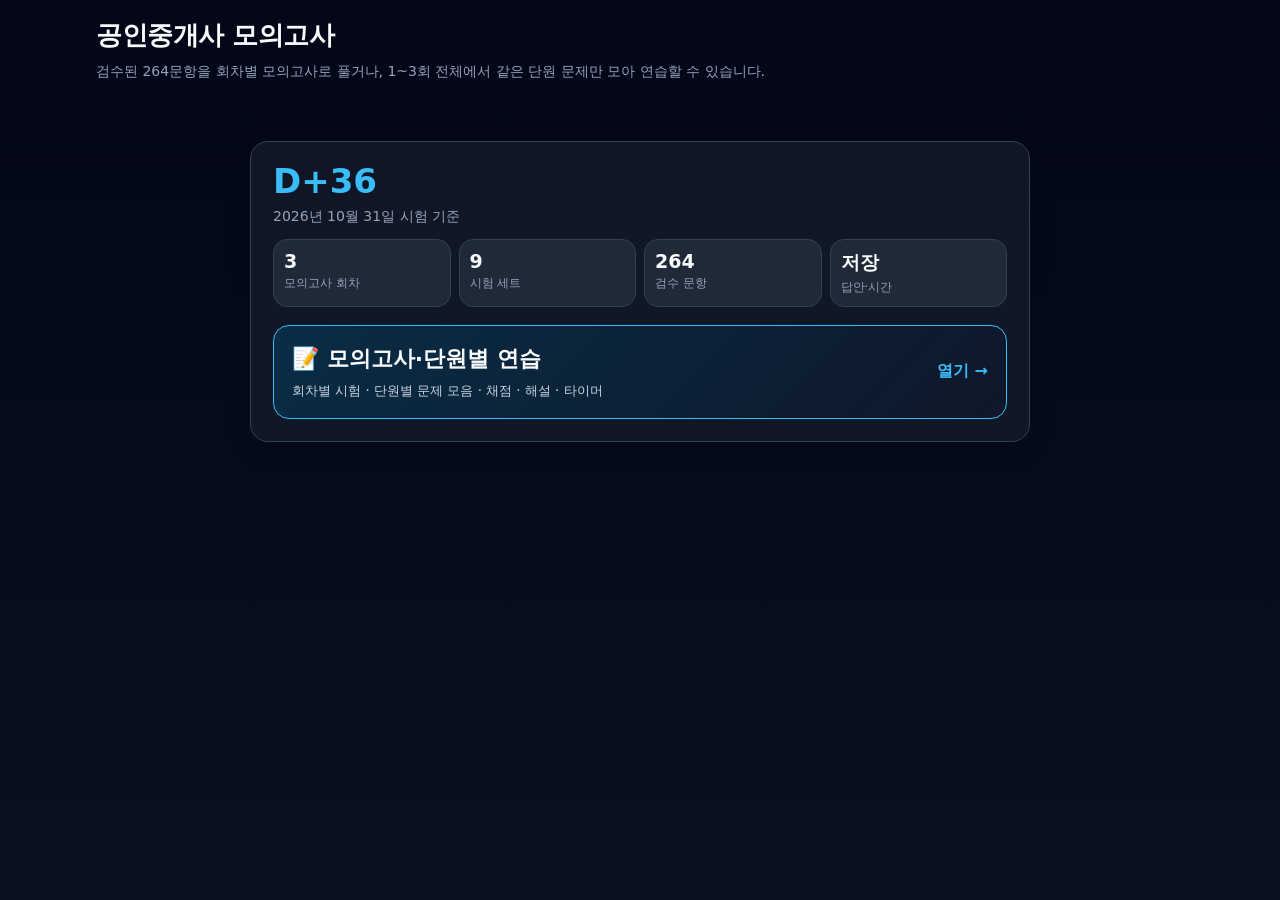
==== commit d8f57ad1: "모의고사 단원별 연습 및 문항 정리" ====
--- a/index.html
+++ b/index.html
@@ -1,39 +1,41 @@
-﻿<!doctype html>
+<!doctype html>
 <html lang="ko">
 <head>
-<meta charset="utf-8"/><meta name="viewport" content="width=device-width, initial-scale=1"/>
-<title>공인중개사 문제풀이</title><link rel="stylesheet" href="assets/style.css?v=20260715-minbeop"/>
+<meta charset="utf-8"/>
+<meta name="viewport" content="width=device-width, initial-scale=1"/>
+<title>공인중개사 모의고사</title>
+<link rel="stylesheet" href="assets/style.css?v=20260723-unit-practice"/>
 </head>
 <body>
 <header>
-  <h1>공인중개사 문제풀이</h1>
-  <div class="sub">문제은행·모의고사와 재검수한 민법 핵심학습을 이용할 수 있습니다.</div>
+  <h1>공인중개사 모의고사</h1>
+  <div class="sub">검수된 264문항을 회차별 모의고사로 풀거나, 1~3회 전체에서 같은 단원 문제만 모아 연습할 수 있습니다.</div>
 </header>
 <main>
-  <section class="top-grid">
-    <div class="panel">
+  <section class="mock-home">
+    <div class="panel mock-home-hero">
       <div class="dday" id="dday">D-계산중</div>
       <div class="sub">2026년 10월 31일 시험 기준</div>
       <div class="stat-row">
-        <div class="stat"><strong>문제</strong><span>문제은행</span></div>
-        <div class="stat"><strong>모의</strong><span>실전풀이</span></div>
-        <div class="stat"><strong>4,695</strong><span>전체 문제은행</span></div>
+        <div class="stat"><strong>3</strong><span>모의고사 회차</span></div>
         <div class="stat"><strong>9</strong><span>시험 세트</span></div>
+        <div class="stat"><strong>264</strong><span>검수 문항</span></div>
+        <div class="stat"><strong>저장</strong><span>답안·시간</span></div>
       </div>
-    </div>
-    <div class="panel">
-      <strong>정리 완료</strong>
-      <div class="sub">기존 문제를 모두 보존하고, 2026 예상 36문항과 필수암기 48문항을 별도 표시했습니다.</div>
+      <a class="mock-start" href="subjects/mock.html">
+        <span>
+          <b>📝 모의고사·단원별 연습</b>
+          <small>회차별 시험 · 단원별 문제 모음 · 채점 · 해설 · 타이머</small>
+        </span>
+        <strong>열기 →</strong>
+      </a>
     </div>
   </section>
-
-  <section class="subject-grid">
-    <a class="subject-card ready" href="subjects/minbeop.html"><div><div class="subject-title">민법 핵심학습</div><span class="pill">필수암기 32</span><span class="pill">OX 252</span><span class="pill">빈칸 228</span></div><div class="go">열기 →</div></a>
-    <a class="subject-card ready" href="subjects/practice.html"><div><div class="subject-title">통합 문제은행</div><span class="pill">4,695문항</span><span class="pill">예상 36</span><span class="pill">필수암기 48</span></div><div class="go">열기 →</div></a>
-    <a class="subject-card ready" href="subjects/mock.html"><div><div class="subject-title">모의고사</div><span class="pill">3회분</span><span class="pill">제출 후 해설</span><span class="pill">약점분석</span></div><div class="go">열기 →</div></a>
-  </section>
 </main>
-<nav class="mobile-bottom-nav"><a href="index.html">홈</a><a href="subjects/minbeop.html">민법</a><a href="subjects/practice.html">문제</a></nav>
+<nav class="mobile-bottom-nav mock-only-nav">
+  <a href="index.html">홈</a>
+  <a href="subjects/mock.html">모의고사·단원</a>
+</nav>
 <script>
 const examDate=new Date("2026-10-31T00:00:00+09:00");
 const diff=Math.ceil((examDate-new Date())/(1000*60*60*24));
--- a/assets/style.css
+++ b/assets/style.css
@@ -73,7 +73,7 @@
 
 
 .select{width:100%;border:1px solid var(--line);background:#020617;color:var(--text);border-radius:14px;padding:12px 13px;min-height:46px}
-.filter-grid{display:grid;grid-template-columns:1fr 1fr 150px 120px 1.2fr;gap:8px;margin-top:10px}
+.filter-grid{display:grid;grid-template-columns:1fr 1fr 120px 1.2fr;gap:8px;margin-top:10px}
 .mock-list{grid-template-columns:1fr}
 .question-card .title{font-size:16px;line-height:1.55;white-space:pre-line}
 .choices{display:grid;gap:8px;margin-top:10px}
@@ -83,19 +83,7 @@
 .choice.wrong-choice{border-color:var(--red);background:rgba(127,29,29,.35)}
 .badge.pass{background:#064e3b;color:#d1fae5}
 .badge.fail{background:#7f1d1d;color:#fecaca}
-.badge.predicted{background:#854d0e;color:#fef3c7;border:1px solid #fbbf24;font-weight:900}
-.predicted-action{background:#854d0e;border-color:#fbbf24;color:#fef3c7;font-weight:900}
-.prediction-reason{margin:8px 0 10px;padding:9px 10px;border-left:3px solid var(--yellow);background:rgba(133,77,14,.22);color:#fef3c7;font-size:13px;line-height:1.55;white-space:pre-wrap}
-.badge.memory{background:#881337;color:#ffe4e6;border:1px solid #fb7185;font-weight:900}
-.memory-action{background:#881337;border-color:#fb7185;color:#ffe4e6;font-weight:900}
-.memory-tip{margin:8px 0 10px;padding:9px 10px;border-left:3px solid var(--red);background:rgba(136,19,55,.22);color:#ffe4e6;font-size:13px;line-height:1.55;white-space:pre-wrap}
 .analysis-grid{display:grid;grid-template-columns:1fr 1fr;gap:12px;margin-bottom:12px}
-.page-controls{display:flex;justify-content:center;align-items:center;gap:12px;margin:18px 0 8px}
-.page-controls strong{min-width:90px;text-align:center}
-.page-controls button:disabled{opacity:.4;cursor:default}
-.text-answer{margin-top:10px}
-.text-answer label{display:block;color:var(--accent);font-size:13px;font-weight:800;margin-bottom:6px}
-.reveal-note{color:var(--muted);font-size:13px;line-height:1.5;margin-top:8px}
 .table-wrap{overflow:auto;margin-top:10px}
 table{width:100%;border-collapse:collapse;font-size:13px}
 th,td{border-bottom:1px solid var(--line);padding:8px;text-align:left;vertical-align:top}
@@ -488,3 +476,70 @@
     min-width:0;
   }
 }
+
+/* 모의고사 전용 홈 */
+.mock-home{max-width:780px;margin:24px auto}
+.mock-home-hero{padding:22px}
+.mock-start{
+  display:flex;
+  justify-content:space-between;
+  align-items:center;
+  gap:18px;
+  margin-top:18px;
+  padding:18px;
+  border:1px solid var(--accent);
+  border-radius:16px;
+  background:linear-gradient(135deg,rgba(8,47,73,.9),rgba(15,23,42,.95));
+}
+.mock-start span{display:grid;gap:7px}
+.mock-start b{font-size:22px;color:#f8fafc}
+.mock-start small{color:#cbd5e1;line-height:1.45}
+.mock-start>strong{color:var(--accent);white-space:nowrap}
+
+/* 시험별 저장 타이머 */
+.exam-timer{
+  margin-top:14px;
+  padding:14px;
+  border:1px solid #155e75;
+  border-radius:16px;
+  background:linear-gradient(135deg,rgba(8,47,73,.45),rgba(2,6,23,.85));
+}
+.timer-head{display:flex;align-items:center;justify-content:space-between;gap:16px}
+.timer-display{
+  font-variant-numeric:tabular-nums;
+  font-size:34px;
+  line-height:1;
+  font-weight:900;
+  letter-spacing:1px;
+  color:var(--accent);
+}
+.timer-actions{display:flex;flex-wrap:wrap;gap:8px;margin-top:12px}
+.timer-actions button{flex:1 1 120px;border-radius:12px}
+.timer-actions button.running{border-color:var(--green);color:var(--green)}
+.timer-note{margin-top:9px;color:var(--muted);font-size:12px;line-height:1.45}
+.mock-only-nav{grid-template-columns:repeat(2,1fr)}
+.practice-filter-grid{
+  display:grid;
+  grid-template-columns:repeat(2,minmax(0,1fr));
+  gap:10px;
+}
+.filter-field{
+  display:grid;
+  gap:6px;
+  color:var(--muted);
+  font-size:12px;
+  font-weight:800;
+}
+.filter-field[hidden]{display:none}
+
+@media(max-width:720px){
+  .mock-home{margin:8px auto}
+  .mock-home-hero{padding:14px}
+  .mock-start{align-items:flex-start;padding:15px}
+  .mock-start b{font-size:19px}
+  .timer-head{align-items:flex-start;flex-direction:column;gap:10px}
+  .timer-display{font-size:32px}
+  .timer-actions{display:grid;grid-template-columns:1fr 1fr;width:100%}
+  .timer-actions button:last-child{grid-column:1/-1}
+  .practice-filter-grid{grid-template-columns:1fr}
+}
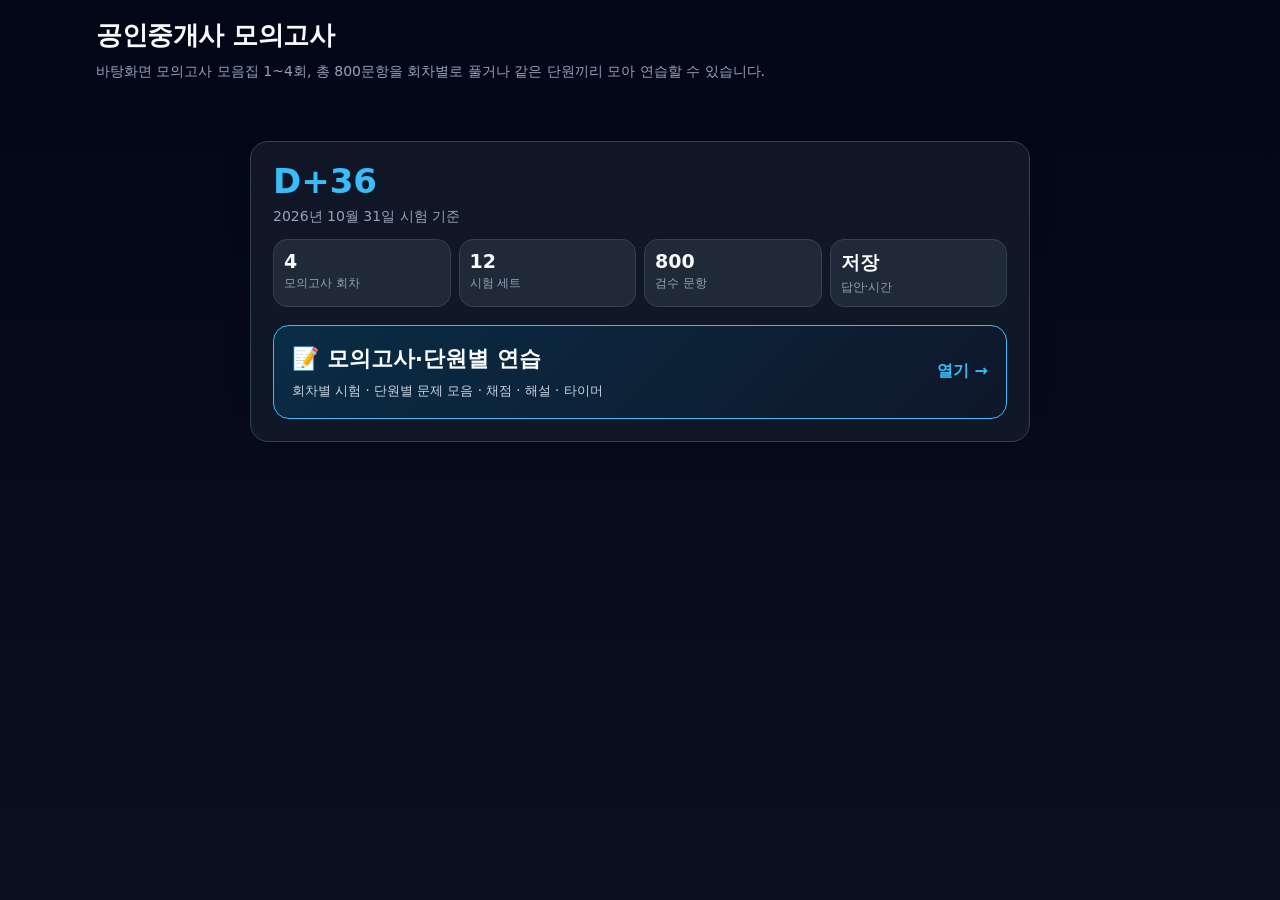
==== commit 29dcf829: "모의고사 1~4회 800문항 전체 반영" ====
--- a/index.html
+++ b/index.html
@@ -4,12 +4,12 @@
 <meta charset="utf-8"/>
 <meta name="viewport" content="width=device-width, initial-scale=1"/>
 <title>공인중개사 모의고사</title>
-<link rel="stylesheet" href="assets/style.css?v=20260723-unit-practice"/>
+<link rel="stylesheet" href="assets/style.css?v=20260724-full-800"/>
 </head>
 <body>
 <header>
   <h1>공인중개사 모의고사</h1>
-  <div class="sub">검수된 264문항을 회차별 모의고사로 풀거나, 1~3회 전체에서 같은 단원 문제만 모아 연습할 수 있습니다.</div>
+  <div class="sub">바탕화면 모의고사 모음집 1~4회, 총 800문항을 회차별로 풀거나 같은 단원끼리 모아 연습할 수 있습니다.</div>
 </header>
 <main>
   <section class="mock-home">
@@ -17,9 +17,9 @@
       <div class="dday" id="dday">D-계산중</div>
       <div class="sub">2026년 10월 31일 시험 기준</div>
       <div class="stat-row">
-        <div class="stat"><strong>3</strong><span>모의고사 회차</span></div>
-        <div class="stat"><strong>9</strong><span>시험 세트</span></div>
-        <div class="stat"><strong>264</strong><span>검수 문항</span></div>
+        <div class="stat"><strong>4</strong><span>모의고사 회차</span></div>
+        <div class="stat"><strong>12</strong><span>시험 세트</span></div>
+        <div class="stat"><strong>800</strong><span>검수 문항</span></div>
         <div class="stat"><strong>저장</strong><span>답안·시간</span></div>
       </div>
       <a class="mock-start" href="subjects/mock.html">
